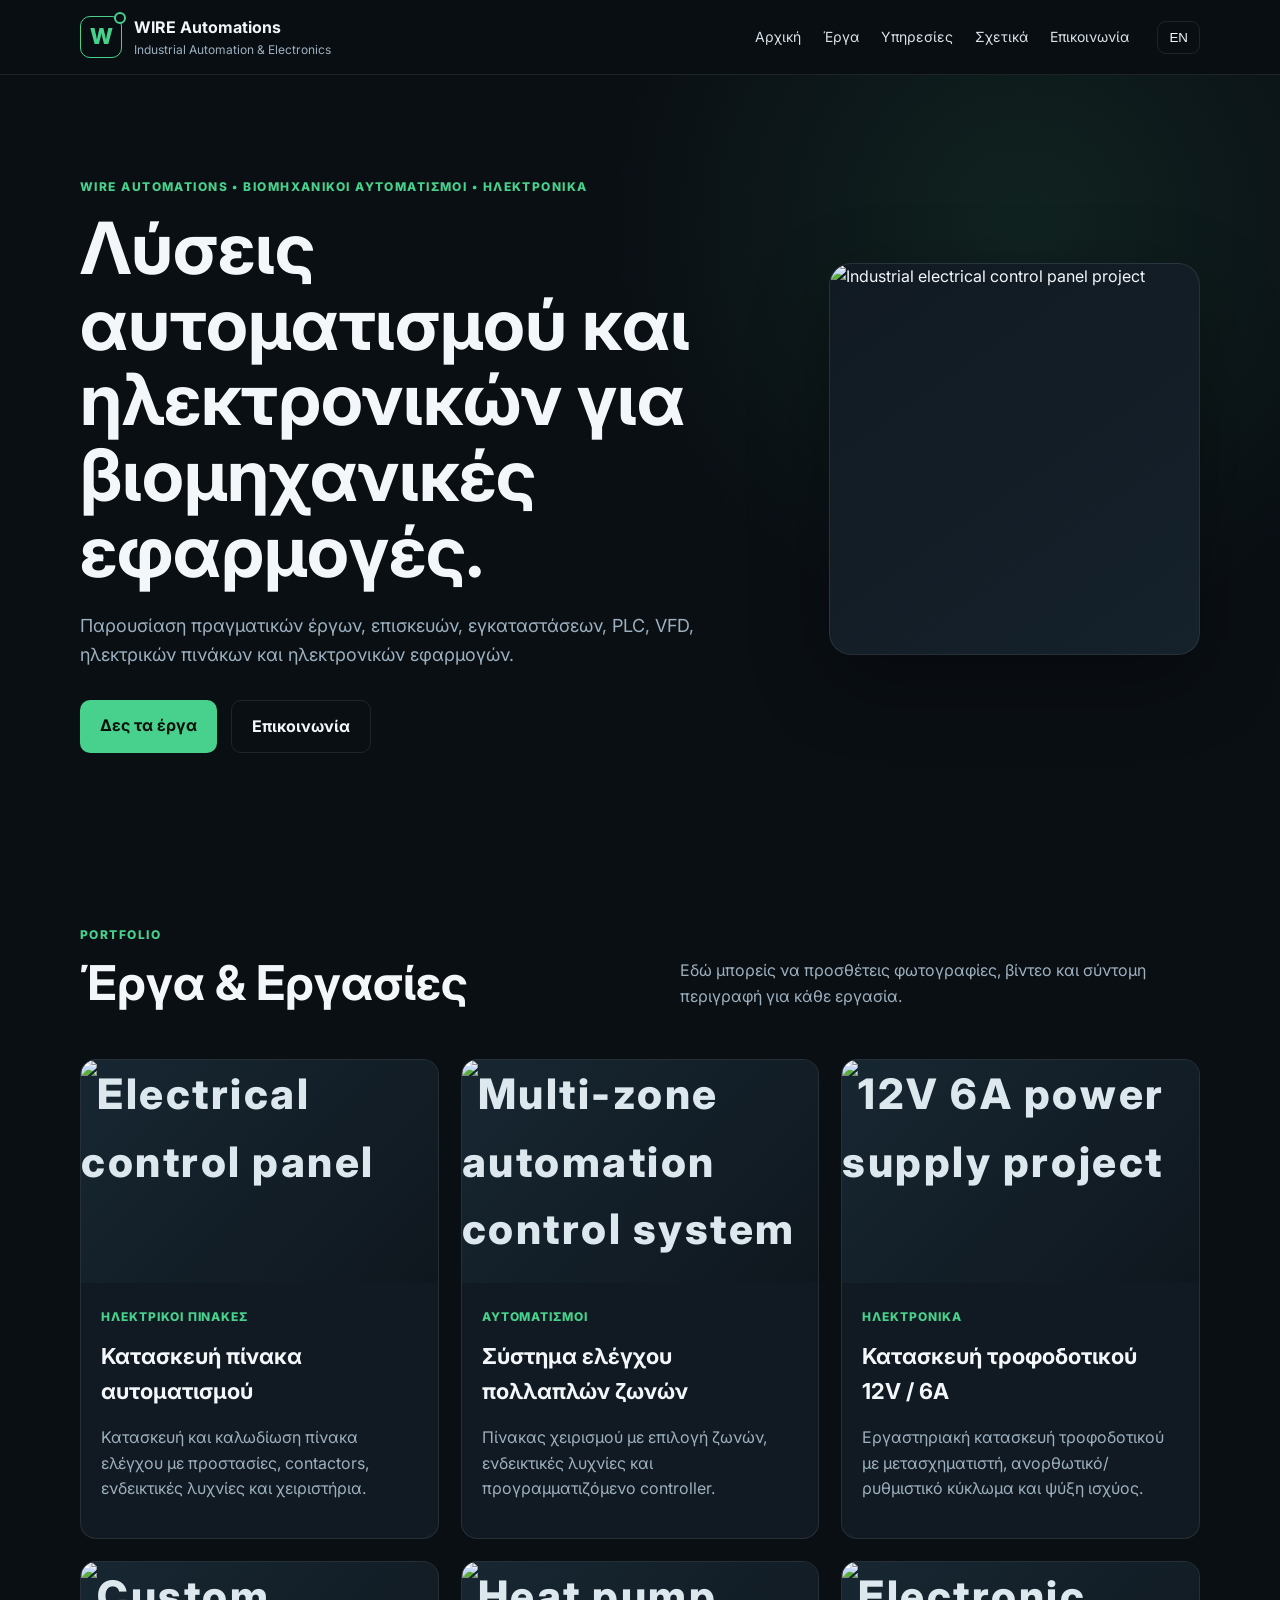
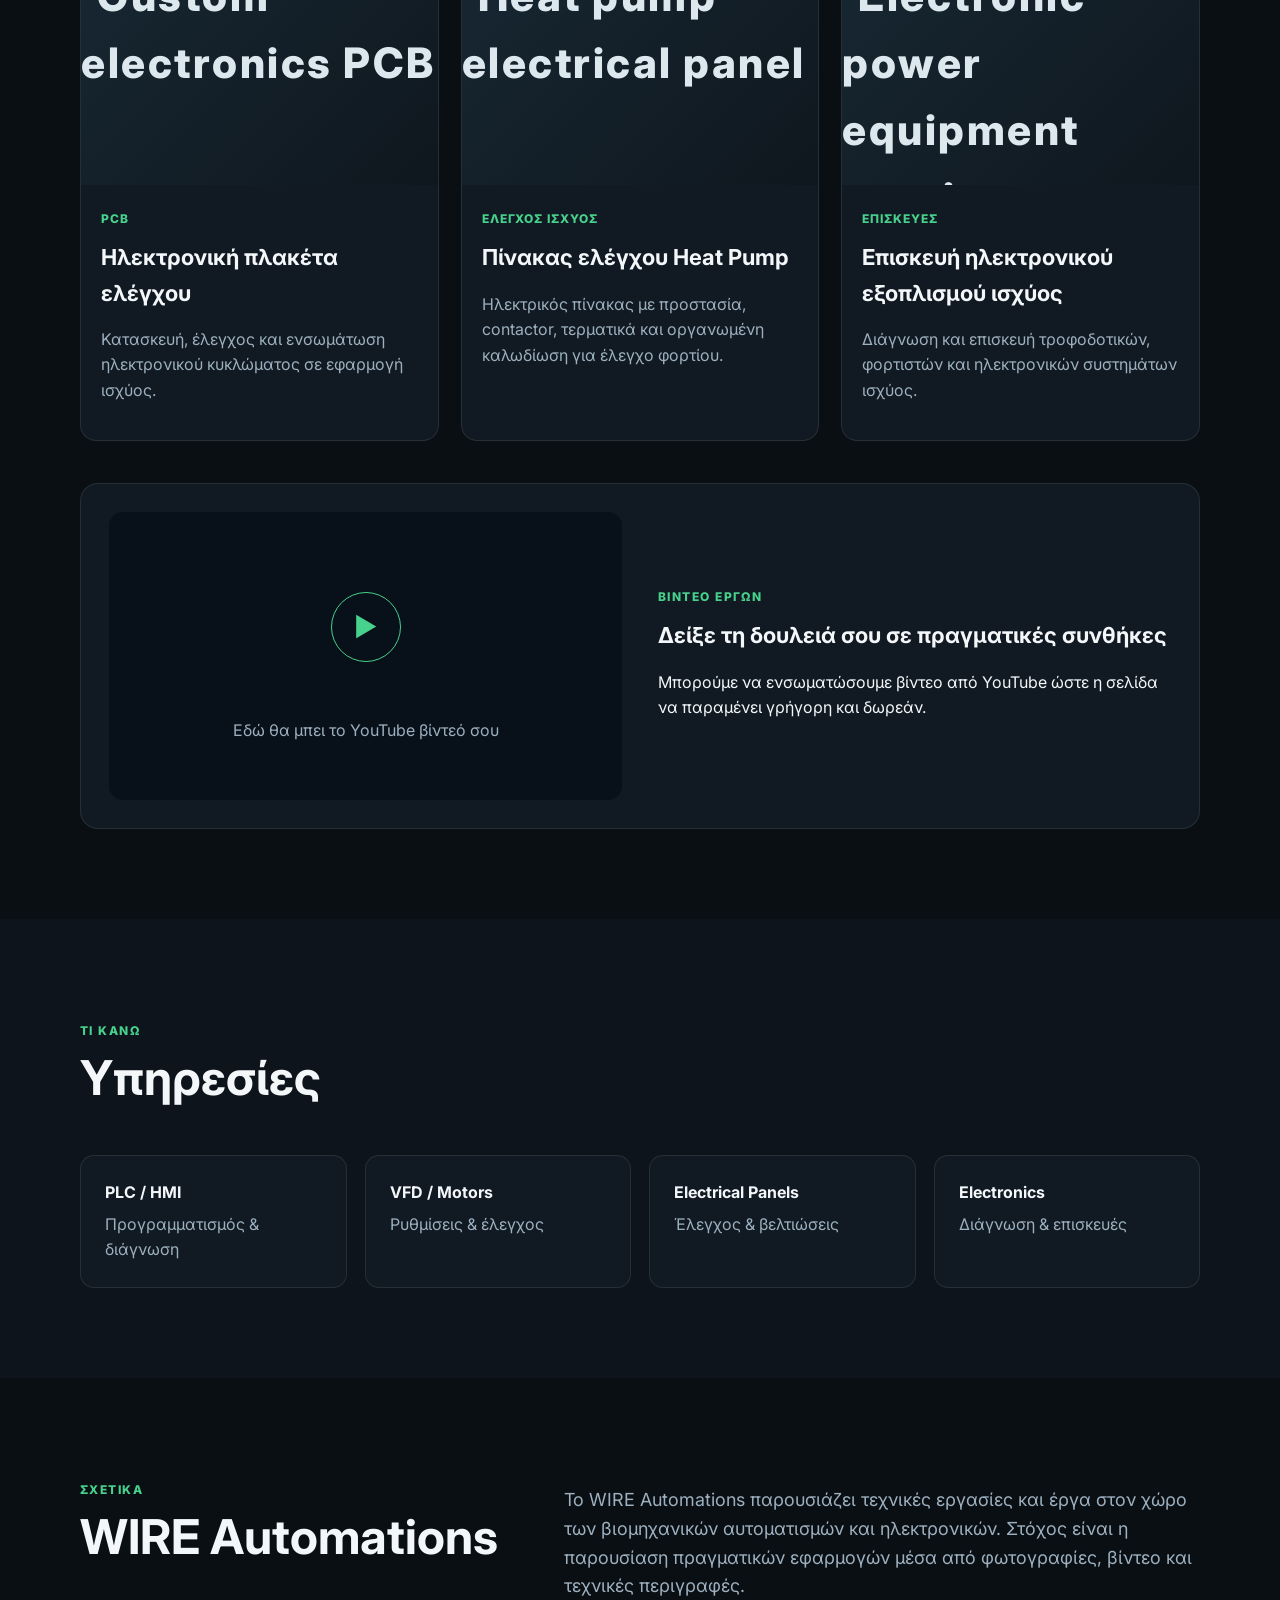
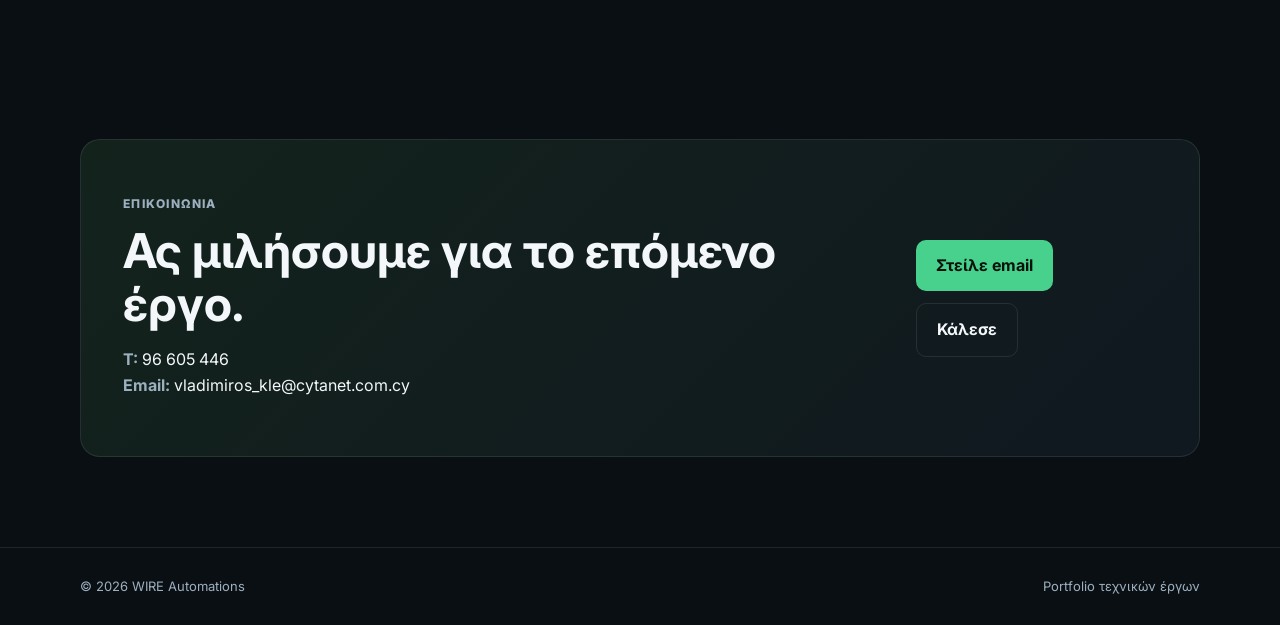
==== index.html @ 7ee86426 "Add files via upload" ====
<!DOCTYPE html>
<html lang="el">
<head>
  <meta charset="UTF-8" />
  <meta name="viewport" content="width=device-width, initial-scale=1.0" />
  <title>WIRE Automations | Industrial Automation & Electronics</title>
  <link rel="preconnect" href="https://fonts.googleapis.com">
  <link rel="preconnect" href="https://fonts.gstatic.com" crossorigin>
  <link href="https://fonts.googleapis.com/css2?family=Inter:wght@400;500;600;700;800&display=swap" rel="stylesheet">
  <link rel="stylesheet" href="style.css" />
</head>
<body>
  <header class="site-header">
    <div class="container nav-wrap">
      <a class="brand" href="#home">
        <span class="brand-mark wire-mark">W</span>
        <span>
          <strong>WIRE Automations</strong>
          <small>Industrial Automation & Electronics</small>
        </span>
      </a>
      <nav>
        <a href="#home" data-el="Αρχική" data-en="Home">Αρχική</a>
        <a href="#projects" data-el="Έργα" data-en="Projects">Έργα</a>
        <a href="#services" data-el="Υπηρεσίες" data-en="Services">Υπηρεσίες</a>
        <a href="#about" data-el="Σχετικά" data-en="About">Σχετικά</a>
        <a href="#contact" data-el="Επικοινωνία" data-en="Contact">Επικοινωνία</a>
      </nav>
      <button id="langToggle" class="lang-btn" aria-label="Change language">EN</button>
    </div>
  </header>

  <main>
    <section id="home" class="hero">
      <div class="container hero-grid">
        <div>
          <p class="eyebrow" data-el="WIRE Automations • Βιομηχανικοί Αυτοματισμοί • Ηλεκτρονικά" data-en="WIRE Automations • Industrial Automation • Electronics">WIRE Automations • Βιομηχανικοί Αυτοματισμοί • Ηλεκτρονικά</p>
          <h1 data-el="Λύσεις αυτοματισμού και ηλεκτρονικών για βιομηχανικές εφαρμογές." data-en="Automation and electronics solutions for industrial applications.">Λύσεις αυτοματισμού και ηλεκτρονικών για βιομηχανικές εφαρμογές.</h1>
          <p class="hero-copy" data-el="Παρουσίαση πραγματικών έργων, επισκευών, εγκαταστάσεων, PLC, VFD, ηλεκτρικών πινάκων και ηλεκτρονικών εφαρμογών." data-en="A portfolio of real projects, repairs, installations, PLCs, VFDs, electrical panels and electronics applications.">Παρουσίαση πραγματικών έργων, επισκευών, εγκαταστάσεων, PLC, VFD, ηλεκτρικών πινάκων και ηλεκτρονικών εφαρμογών.</p>
          <div class="hero-actions">
            <a class="btn primary" href="#projects" data-el="Δες τα έργα" data-en="View projects">Δες τα έργα</a>
            <a class="btn ghost" href="#contact" data-el="Επικοινωνία" data-en="Contact">Επικοινωνία</a>
          </div>
        </div>
        <div class="hero-card photo-hero"><img src="images/control-panel-front.jpg" alt="Industrial electrical control panel project"></div>
      </div>
    </section>

    <section id="projects" class="section">
      <div class="container">
        <div class="section-heading">
          <div>
            <p class="eyebrow" data-el="Portfolio" data-en="Portfolio">Portfolio</p>
            <h2 data-el="Έργα & Εργασίες" data-en="Projects & Work">Έργα & Εργασίες</h2>
          </div>
          <p data-el="Εδώ μπορείς να προσθέτεις φωτογραφίες, βίντεο και σύντομη περιγραφή για κάθε εργασία." data-en="Here you can add photos, videos and a short description for each job.">Εδώ μπορείς να προσθέτεις φωτογραφίες, βίντεο και σύντομη περιγραφή για κάθε εργασία.</p>
        </div>

        <div class="cards">
          <article class="project-card">
            <img class="media project-photo" src="images/control-panel-front.jpg" alt="Electrical control panel">
            <div class="card-body"><span class="tag" data-el="Ηλεκτρικοί πίνακες" data-en="Control panels">Ηλεκτρικοί πίνακες</span><h3 data-el="Κατασκευή πίνακα αυτοματισμού" data-en="Automation control panel build">Κατασκευή πίνακα αυτοματισμού</h3><p data-el="Κατασκευή και καλωδίωση πίνακα ελέγχου με προστασίες, contactors, ενδεικτικές λυχνίες και χειριστήρια." data-en="Control-panel construction and wiring with protection devices, contactors, indication lamps and controls.">Κατασκευή και καλωδίωση πίνακα ελέγχου με προστασίες, contactors, ενδεικτικές λυχνίες και χειριστήρια.</p></div>
          </article>
          <article class="project-card">
            <img class="media project-photo" src="images/irrigation-control.jpg" alt="Multi-zone automation control system">
            <div class="card-body"><span class="tag" data-el="Αυτοματισμοί" data-en="Automation">Αυτοματισμοί</span><h3 data-el="Σύστημα ελέγχου πολλαπλών ζωνών" data-en="Multi-zone control system">Σύστημα ελέγχου πολλαπλών ζωνών</h3><p data-el="Πίνακας χειρισμού με επιλογή ζωνών, ενδεικτικές λυχνίες και προγραμματιζόμενο controller." data-en="Operator panel with zone selection, status indicators and programmable controller.">Πίνακας χειρισμού με επιλογή ζωνών, ενδεικτικές λυχνίες και προγραμματιζόμενο controller.</p></div>
          </article>
          <article class="project-card">
            <img class="media project-photo" src="images/power-supply-front.jpg" alt="12V 6A power supply project">
            <div class="card-body"><span class="tag" data-el="Ηλεκτρονικά" data-en="Electronics">Ηλεκτρονικά</span><h3 data-el="Κατασκευή τροφοδοτικού 12V / 6A" data-en="12V / 6A power supply build">Κατασκευή τροφοδοτικού 12V / 6A</h3><p data-el="Εργαστηριακή κατασκευή τροφοδοτικού με μετασχηματιστή, ανορθωτικό/ρυθμιστικό κύκλωμα και ψύξη ισχύος." data-en="Bench power-supply build with transformer, rectifier/regulator circuitry and power-stage cooling.">Εργαστηριακή κατασκευή τροφοδοτικού με μετασχηματιστή, ανορθωτικό/ρυθμιστικό κύκλωμα και ψύξη ισχύος.</p></div>
          </article>
          <article class="project-card">
            <img class="media project-photo" src="images/electronics-pcb.jpg" alt="Custom electronics PCB">
            <div class="card-body"><span class="tag" data-el="PCB" data-en="PCB">PCB</span><h3 data-el="Ηλεκτρονική πλακέτα ελέγχου" data-en="Electronic control PCB">Ηλεκτρονική πλακέτα ελέγχου</h3><p data-el="Κατασκευή, έλεγχος και ενσωμάτωση ηλεκτρονικού κυκλώματος σε εφαρμογή ισχύος." data-en="Construction, testing and integration of electronic control circuitry in a power application.">Κατασκευή, έλεγχος και ενσωμάτωση ηλεκτρονικού κυκλώματος σε εφαρμογή ισχύος.</p></div>
          </article>
          <article class="project-card">
            <img class="media project-photo" src="images/heat-pump-panel-inside.jpg" alt="Heat pump electrical panel">
            <div class="card-body"><span class="tag" data-el="Έλεγχος ισχύος" data-en="Power control">Έλεγχος ισχύος</span><h3 data-el="Πίνακας ελέγχου Heat Pump" data-en="Heat pump control panel">Πίνακας ελέγχου Heat Pump</h3><p data-el="Ηλεκτρικός πίνακας με προστασία, contactor, τερματικά και οργανωμένη καλωδίωση για έλεγχο φορτίου." data-en="Electrical panel with protection, contactor, terminals and organized wiring for load control.">Ηλεκτρικός πίνακας με προστασία, contactor, τερματικά και οργανωμένη καλωδίωση για έλεγχο φορτίου.</p></div>
          </article>
          <article class="project-card">
            <img class="media project-photo" src="images/einhell-charger.jpg" alt="Electronic power equipment repair">
            <div class="card-body"><span class="tag" data-el="Επισκευές" data-en="Repairs">Επισκευές</span><h3 data-el="Επισκευή ηλεκτρονικού εξοπλισμού ισχύος" data-en="Power electronics equipment repair">Επισκευή ηλεκτρονικού εξοπλισμού ισχύος</h3><p data-el="Διάγνωση και επισκευή τροφοδοτικών, φορτιστών και ηλεκτρονικών συστημάτων ισχύος." data-en="Diagnostics and repair of power supplies, chargers and power-electronics systems.">Διάγνωση και επισκευή τροφοδοτικών, φορτιστών και ηλεκτρονικών συστημάτων ισχύος.</p></div>
          </article>
        </div>

        <div class="video-section">
          <div class="video-placeholder">
            <div class="play">▶</div>
            <p data-el="Εδώ θα μπει το YouTube βίντεό σου" data-en="Your YouTube video will appear here">Εδώ θα μπει το YouTube βίντεό σου</p>
          </div>
          <div>
            <p class="eyebrow" data-el="Βίντεο έργων" data-en="Project videos">Βίντεο έργων</p>
            <h3 data-el="Δείξε τη δουλειά σου σε πραγματικές συνθήκες" data-en="Show your work in real operating conditions">Δείξε τη δουλειά σου σε πραγματικές συνθήκες</h3>
            <p data-el="Μπορούμε να ενσωματώσουμε βίντεο από YouTube ώστε η σελίδα να παραμένει γρήγορη και δωρεάν." data-en="We can embed YouTube videos so the website stays fast and free to host.">Μπορούμε να ενσωματώσουμε βίντεο από YouTube ώστε η σελίδα να παραμένει γρήγορη και δωρεάν.</p>
          </div>
        </div>
      </div>
    </section>

    <section id="services" class="section alt">
      <div class="container">
        <div class="section-heading">
          <div>
            <p class="eyebrow" data-el="Τι κάνω" data-en="What I do">Τι κάνω</p>
            <h2 data-el="Υπηρεσίες" data-en="Services">Υπηρεσίες</h2>
          </div>
        </div>
        <div class="services-grid">
          <div class="service"><strong>PLC / HMI</strong><span data-el="Προγραμματισμός & διάγνωση" data-en="Programming & diagnostics">Προγραμματισμός & διάγνωση</span></div>
          <div class="service"><strong>VFD / Motors</strong><span data-el="Ρυθμίσεις & έλεγχος" data-en="Setup & control">Ρυθμίσεις & έλεγχος</span></div>
          <div class="service"><strong>Electrical Panels</strong><span data-el="Έλεγχος & βελτιώσεις" data-en="Inspection & improvements">Έλεγχος & βελτιώσεις</span></div>
          <div class="service"><strong>Electronics</strong><span data-el="Διάγνωση & επισκευές" data-en="Diagnostics & repairs">Διάγνωση & επισκευές</span></div>
        </div>
      </div>
    </section>

    <section id="about" class="section">
      <div class="container about-grid">
        <div>
          <p class="eyebrow" data-el="Σχετικά" data-en="About">Σχετικά</p>
          <h2>WIRE Automations</h2>
        </div>
        <p data-el="Το WIRE Automations παρουσιάζει τεχνικές εργασίες και έργα στον χώρο των βιομηχανικών αυτοματισμών και ηλεκτρονικών. Στόχος είναι η παρουσίαση πραγματικών εφαρμογών μέσα από φωτογραφίες, βίντεο και τεχνικές περιγραφές." data-en="WIRE Automations presents technical work and projects in industrial automation and electronics. Its purpose is to present real applications through photos, videos and technical descriptions.">Το WIRE Automations παρουσιάζει τεχνικές εργασίες και έργα στον χώρο των βιομηχανικών αυτοματισμών και ηλεκτρονικών. Στόχος είναι η παρουσίαση πραγματικών εφαρμογών μέσα από φωτογραφίες, βίντεο και τεχνικές περιγραφές.</p>
      </div>
    </section>

    <section id="contact" class="section contact">
      <div class="container contact-box">
        <div>
          <p class="eyebrow" data-el="Επικοινωνία" data-en="Contact">Επικοινωνία</p>
          <h2 data-el="Ας μιλήσουμε για το επόμενο έργο." data-en="Let's talk about your next project.">Ας μιλήσουμε για το επόμενο έργο.</h2>
          <p><strong>T:</strong> <a href="tel:96605446">96 605 446</a><br><strong>Email:</strong> <a href="mailto:vladimiros_kle@cytanet.com.cy">vladimiros_kle@cytanet.com.cy</a></p>
        </div>
        <div class="contact-actions"><a class="btn primary" href="mailto:vladimiros_kle@cytanet.com.cy" data-el="Στείλε email" data-en="Send email">Στείλε email</a><a class="btn ghost" href="tel:96605446" data-el="Κάλεσε" data-en="Call">Κάλεσε</a></div>
      </div>
    </section>
  </main>

  <footer>
    <div class="container footer-wrap">
      <span>© 2026 WIRE Automations</span>
      <span data-el="Portfolio τεχνικών έργων" data-en="Technical project portfolio">Portfolio τεχνικών έργων</span>
    </div>
  </footer>

  <script src="script.js"></script>
</body>
</html>
---- style.css ----
:root {
  --bg: #0a0f14;
  --panel: #111a22;
  --panel-2: #15212b;
  --text: #f3f7fa;
  --muted: #9db0bf;
  --accent: #47d18c;
  --line: rgba(255,255,255,.09);
}
* { box-sizing: border-box; }
html { scroll-behavior: smooth; }
body {
  margin: 0;
  font-family: Inter, system-ui, sans-serif;
  background: var(--bg);
  color: var(--text);
  line-height: 1.6;
}
a { color: inherit; text-decoration: none; }
.container { width: min(1120px, calc(100% - 40px)); margin: 0 auto; }
.site-header {
  position: sticky; top: 0; z-index: 20;
  background: rgba(10,15,20,.88); backdrop-filter: blur(14px);
  border-bottom: 1px solid var(--line);
}
.nav-wrap { min-height: 74px; display: flex; align-items: center; gap: 28px; }
.brand { display: flex; align-items: center; gap: 12px; margin-right: auto; }
.brand-mark {
  width: 42px; height: 42px; display: grid; place-items: center;
  border: 1px solid var(--accent); border-radius: 10px; color: var(--accent); font-weight: 800;
}
.brand strong, .brand small { display: block; }
.brand small { color: var(--muted); font-size: 12px; }
nav { display: flex; gap: 22px; font-size: 14px; color: #d9e2e8; }
nav a:hover { color: var(--accent); }
.lang-btn { background: transparent; color: var(--text); border: 1px solid var(--line); border-radius: 9px; padding: 8px 11px; cursor: pointer; }
.hero { padding: 90px 0 70px; background: radial-gradient(circle at 80% 20%, rgba(71,209,140,.10), transparent 35%); }
.hero-grid { display: grid; grid-template-columns: 1.3fr .7fr; gap: 60px; align-items: center; }
.eyebrow { text-transform: uppercase; letter-spacing: .12em; color: var(--accent); font-size: 12px; font-weight: 800; }
h1 { font-size: clamp(42px, 6vw, 72px); line-height: 1.05; margin: 14px 0 24px; max-width: 900px; }
h2 { font-size: clamp(30px, 4vw, 48px); line-height: 1.1; margin: 8px 0 16px; }
h3 { font-size: 22px; margin: 10px 0; }
.hero-copy { color: var(--muted); font-size: 18px; max-width: 720px; }
.hero-actions { display: flex; gap: 14px; margin-top: 30px; flex-wrap: wrap; }
.btn { padding: 13px 20px; border-radius: 10px; font-weight: 700; display: inline-block; }
.btn.primary { background: var(--accent); color: #07110c; }
.btn.ghost { border: 1px solid var(--line); }
.hero-card { background: linear-gradient(145deg, var(--panel), var(--panel-2)); border: 1px solid var(--line); border-radius: 22px; padding: 28px; box-shadow: 0 24px 80px rgba(0,0,0,.32); }
.panel-visual { min-height: 360px; border: 1px solid rgba(255,255,255,.12); border-radius: 15px; padding: 28px; background: #0c141b; }
.status-light { width: 10px; height: 10px; background: var(--accent); border-radius: 50%; display: inline-block; margin-right: 10px; box-shadow: 0 0 14px rgba(71,209,140,.8); }
.screen { margin-top: 45px; padding: 28px; text-align: center; border-radius: 10px; background: #071b14; color: var(--accent); font-family: monospace; }
.rail { height: 22px; margin-top: 28px; border-radius: 6px; background: repeating-linear-gradient(90deg, #26323c 0 20px, #131b22 20px 28px); }
.section { padding: 90px 0; }
.alt { background: #0d141b; }
.section-heading { display: flex; justify-content: space-between; gap: 40px; align-items: end; margin-bottom: 34px; }
.section-heading > p { max-width: 520px; color: var(--muted); }
.cards { display: grid; grid-template-columns: repeat(3, 1fr); gap: 22px; }
.project-card { background: var(--panel); border: 1px solid var(--line); border-radius: 16px; overflow: hidden; }
.media { aspect-ratio: 16/10; display: grid; place-items: center; font-size: 42px; font-weight: 800; letter-spacing: .06em; background: linear-gradient(135deg, #172732, #0f171e); color: #dce8ee; }
.card-body { padding: 20px; }
.card-body p { color: var(--muted); }
.tag { font-size: 12px; color: var(--accent); text-transform: uppercase; font-weight: 800; letter-spacing: .08em; }
.video-section { margin-top: 42px; display: grid; grid-template-columns: 1fr 1fr; gap: 36px; align-items: center; padding: 28px; border: 1px solid var(--line); border-radius: 18px; background: var(--panel); }
.video-placeholder { aspect-ratio: 16/9; border-radius: 14px; background: #081019; display: grid; place-items: center; text-align: center; color: var(--muted); }
.play { width: 70px; height: 70px; border-radius: 50%; display: grid; place-items: center; border: 1px solid var(--accent); color: var(--accent); font-size: 26px; margin: auto auto 0; }
.services-grid { display: grid; grid-template-columns: repeat(4,1fr); gap: 18px; }
.service { padding: 24px; border: 1px solid var(--line); border-radius: 14px; background: var(--panel); }
.service strong, .service span { display: block; }
.service span { color: var(--muted); margin-top: 6px; }
.about-grid { display: grid; grid-template-columns: .8fr 1.2fr; gap: 60px; align-items: start; }
.about-grid > p { color: var(--muted); font-size: 18px; }
.contact { padding-top: 30px; }
.contact-box { display: flex; justify-content: space-between; align-items: center; gap: 40px; padding: 42px; border-radius: 20px; background: linear-gradient(135deg, #13231c, #101820); border: 1px solid var(--line); }
.contact-box p { color: var(--muted); max-width: 700px; }
footer { border-top: 1px solid var(--line); padding: 28px 0; color: var(--muted); font-size: 13px; }
.footer-wrap { display: flex; justify-content: space-between; gap: 20px; }
@media (max-width: 850px) {
  nav { display: none; }
  .hero-grid, .video-section, .about-grid { grid-template-columns: 1fr; }
  .cards { grid-template-columns: 1fr; }
  .services-grid { grid-template-columns: 1fr 1fr; }
  .section-heading, .contact-box { align-items: flex-start; flex-direction: column; }
}
@media (max-width: 520px) {
  .container { width: min(100% - 24px, 1120px); }
  .hero { padding-top: 58px; }
  .services-grid { grid-template-columns: 1fr; }
  .brand strong { font-size: 14px; }
  .brand small { display: none; }
}
.photo-hero { padding: 0; overflow: hidden; }
.photo-hero img { width: 100%; height: 390px; display: block; object-fit: cover; }
.project-photo { width: 100%; object-fit: cover; display: block; }
.project-card { transition: transform .2s ease, border-color .2s ease; }
.project-card:hover { transform: translateY(-4px); border-color: rgba(71,209,140,.35); }

.wire-mark { font-size: 22px; letter-spacing: -0.08em; position: relative; }
.wire-mark::after { content: ""; position: absolute; width: 8px; height: 8px; border: 2px solid var(--accent); border-radius: 50%; right: -5px; top: -5px; background: var(--bg); }
.contact-actions { display:flex; gap:12px; flex-wrap:wrap; }
.contact-box a:not(.btn) { color: var(--text); }
.contact-box a:not(.btn):hover { color: var(--accent); }
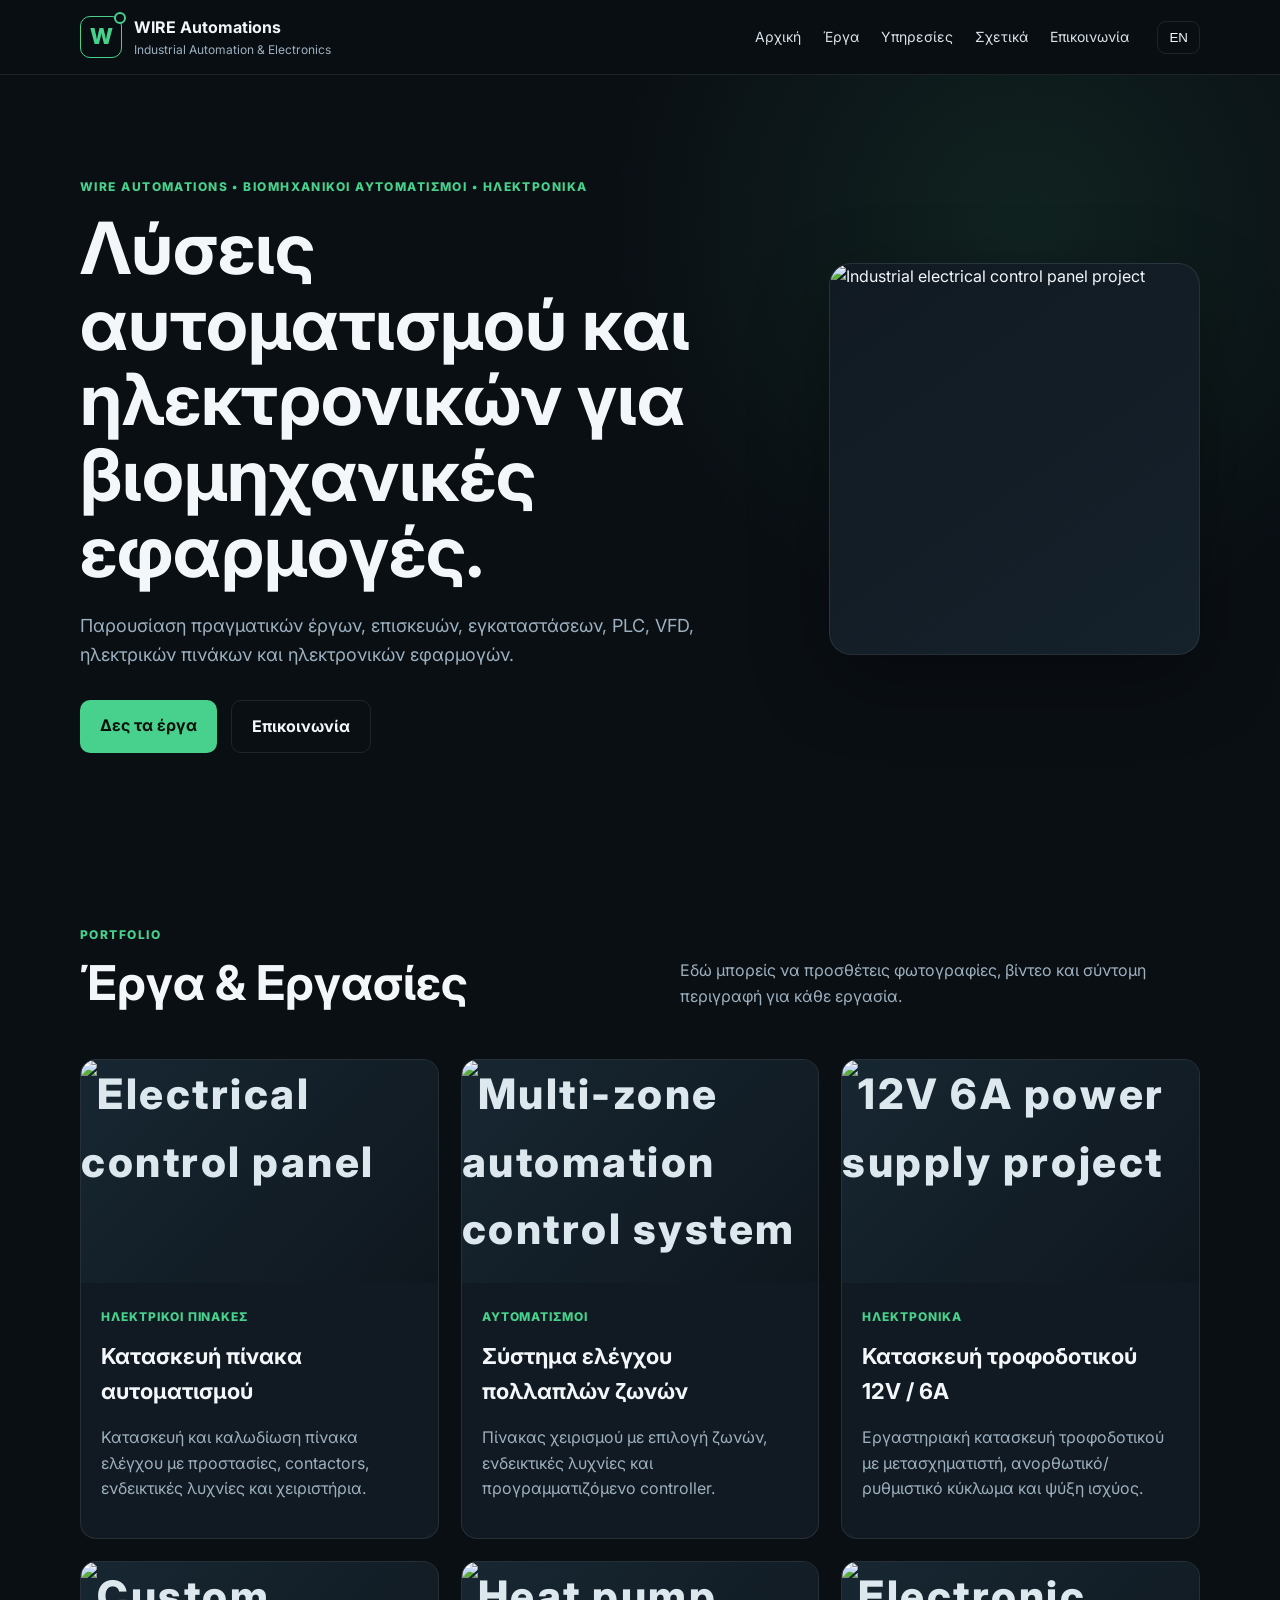
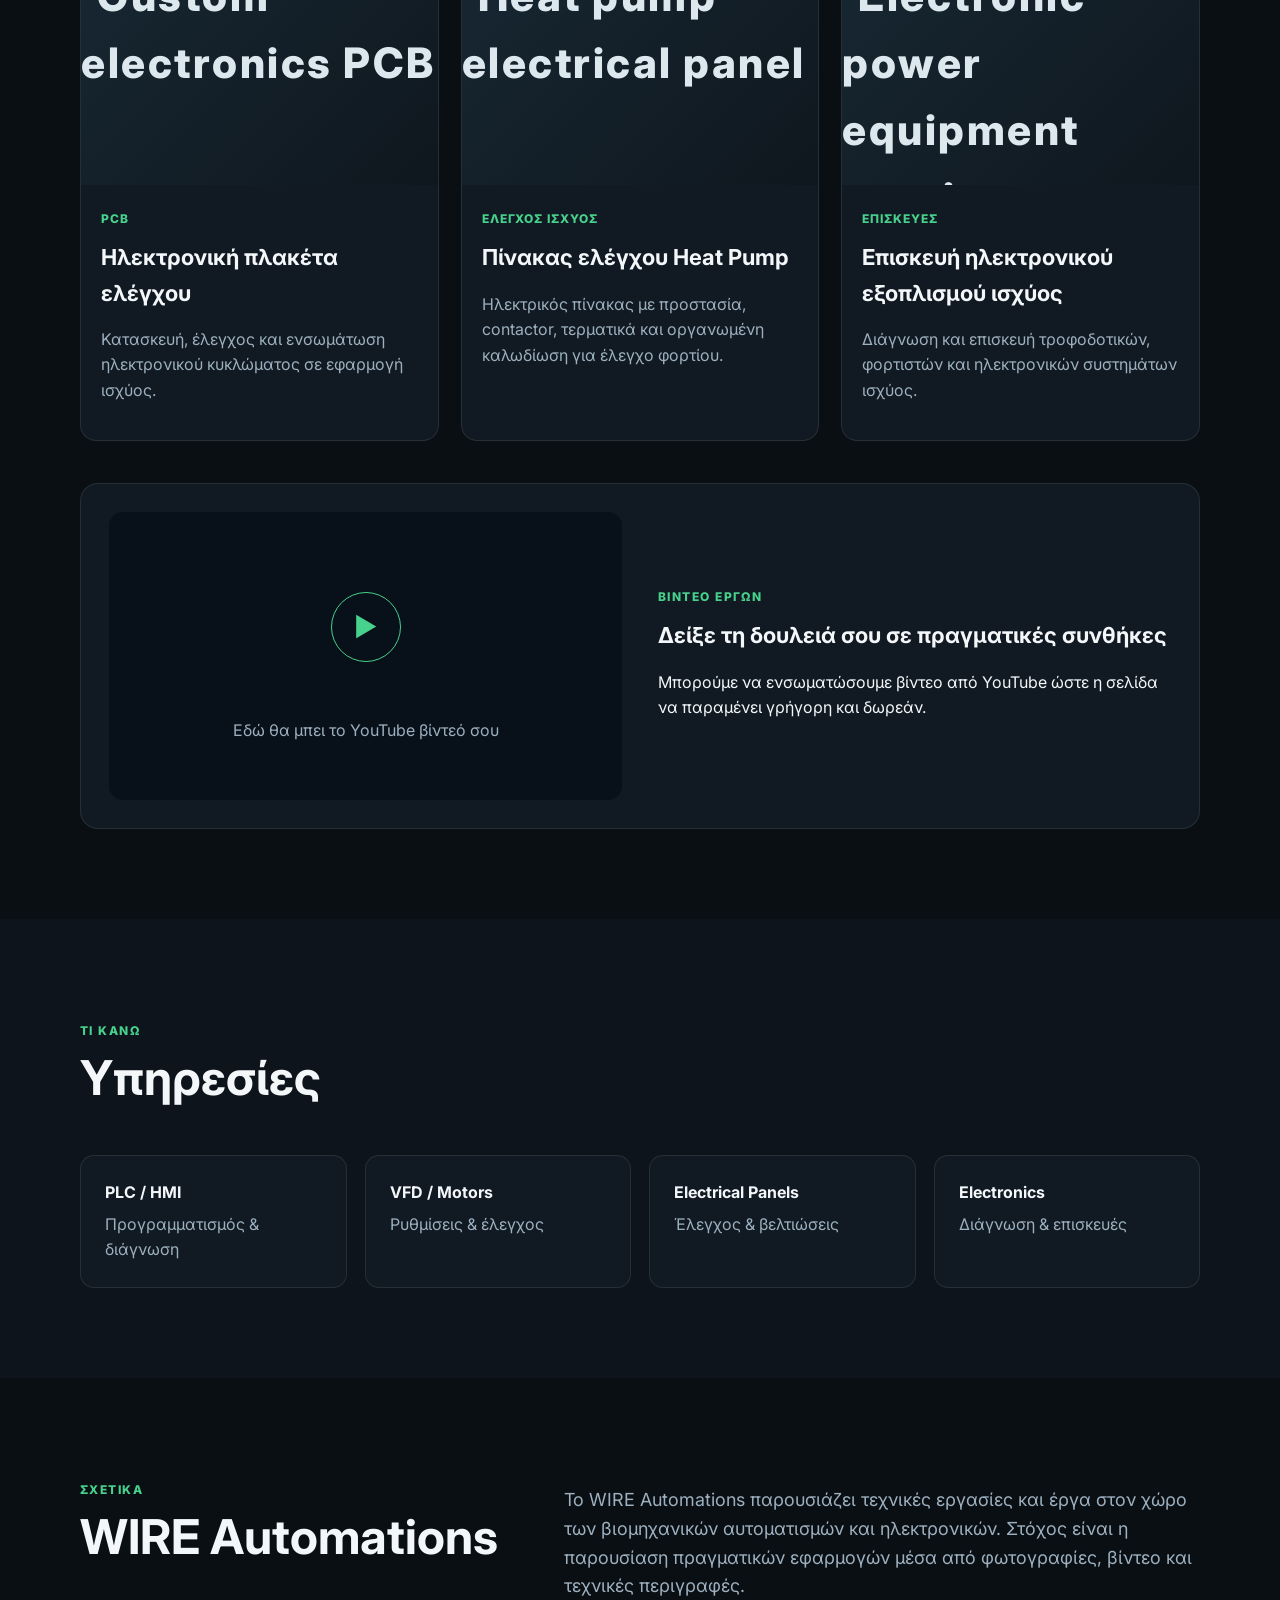
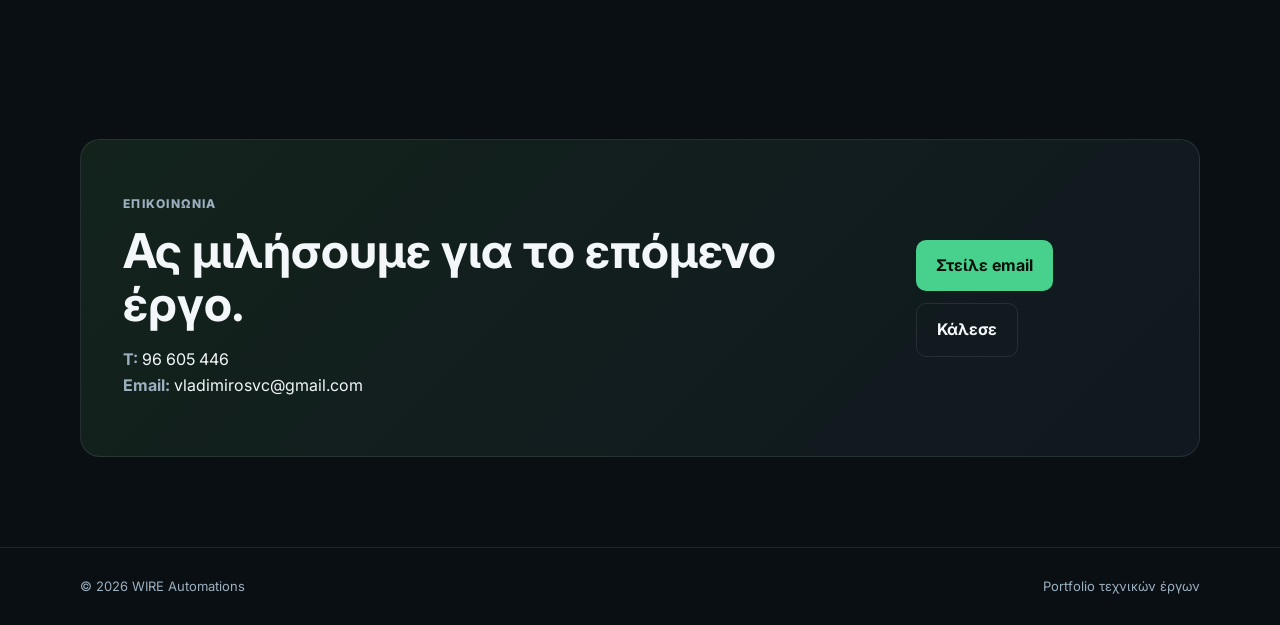
==== commit 0fb97f48: "Add files via upload" ====
--- a/index.html
+++ b/index.html
@@ -129,9 +129,9 @@
         <div>
           <p class="eyebrow" data-el="Επικοινωνία" data-en="Contact">Επικοινωνία</p>
           <h2 data-el="Ας μιλήσουμε για το επόμενο έργο." data-en="Let's talk about your next project.">Ας μιλήσουμε για το επόμενο έργο.</h2>
-          <p><strong>T:</strong> <a href="tel:96605446">96 605 446</a><br><strong>Email:</strong> <a href="mailto:vladimiros_kle@cytanet.com.cy">vladimiros_kle@cytanet.com.cy</a></p>
+          <p><strong>T:</strong> <a href="tel:96605446">96 605 446</a><br><strong>Email:</strong> <a href="mailto:vladimirosvc@gmail.com">vladimirosvc@gmail.com</a></p>
         </div>
-        <div class="contact-actions"><a class="btn primary" href="mailto:vladimiros_kle@cytanet.com.cy" data-el="Στείλε email" data-en="Send email">Στείλε email</a><a class="btn ghost" href="tel:96605446" data-el="Κάλεσε" data-en="Call">Κάλεσε</a></div>
+        <div class="contact-actions"><a class="btn primary" href="mailto:vladimirosvc@gmail.com" data-el="Στείλε email" data-en="Send email">Στείλε email</a><a class="btn ghost" href="tel:96605446" data-el="Κάλεσε" data-en="Call">Κάλεσε</a></div>
       </div>
     </section>
   </main>
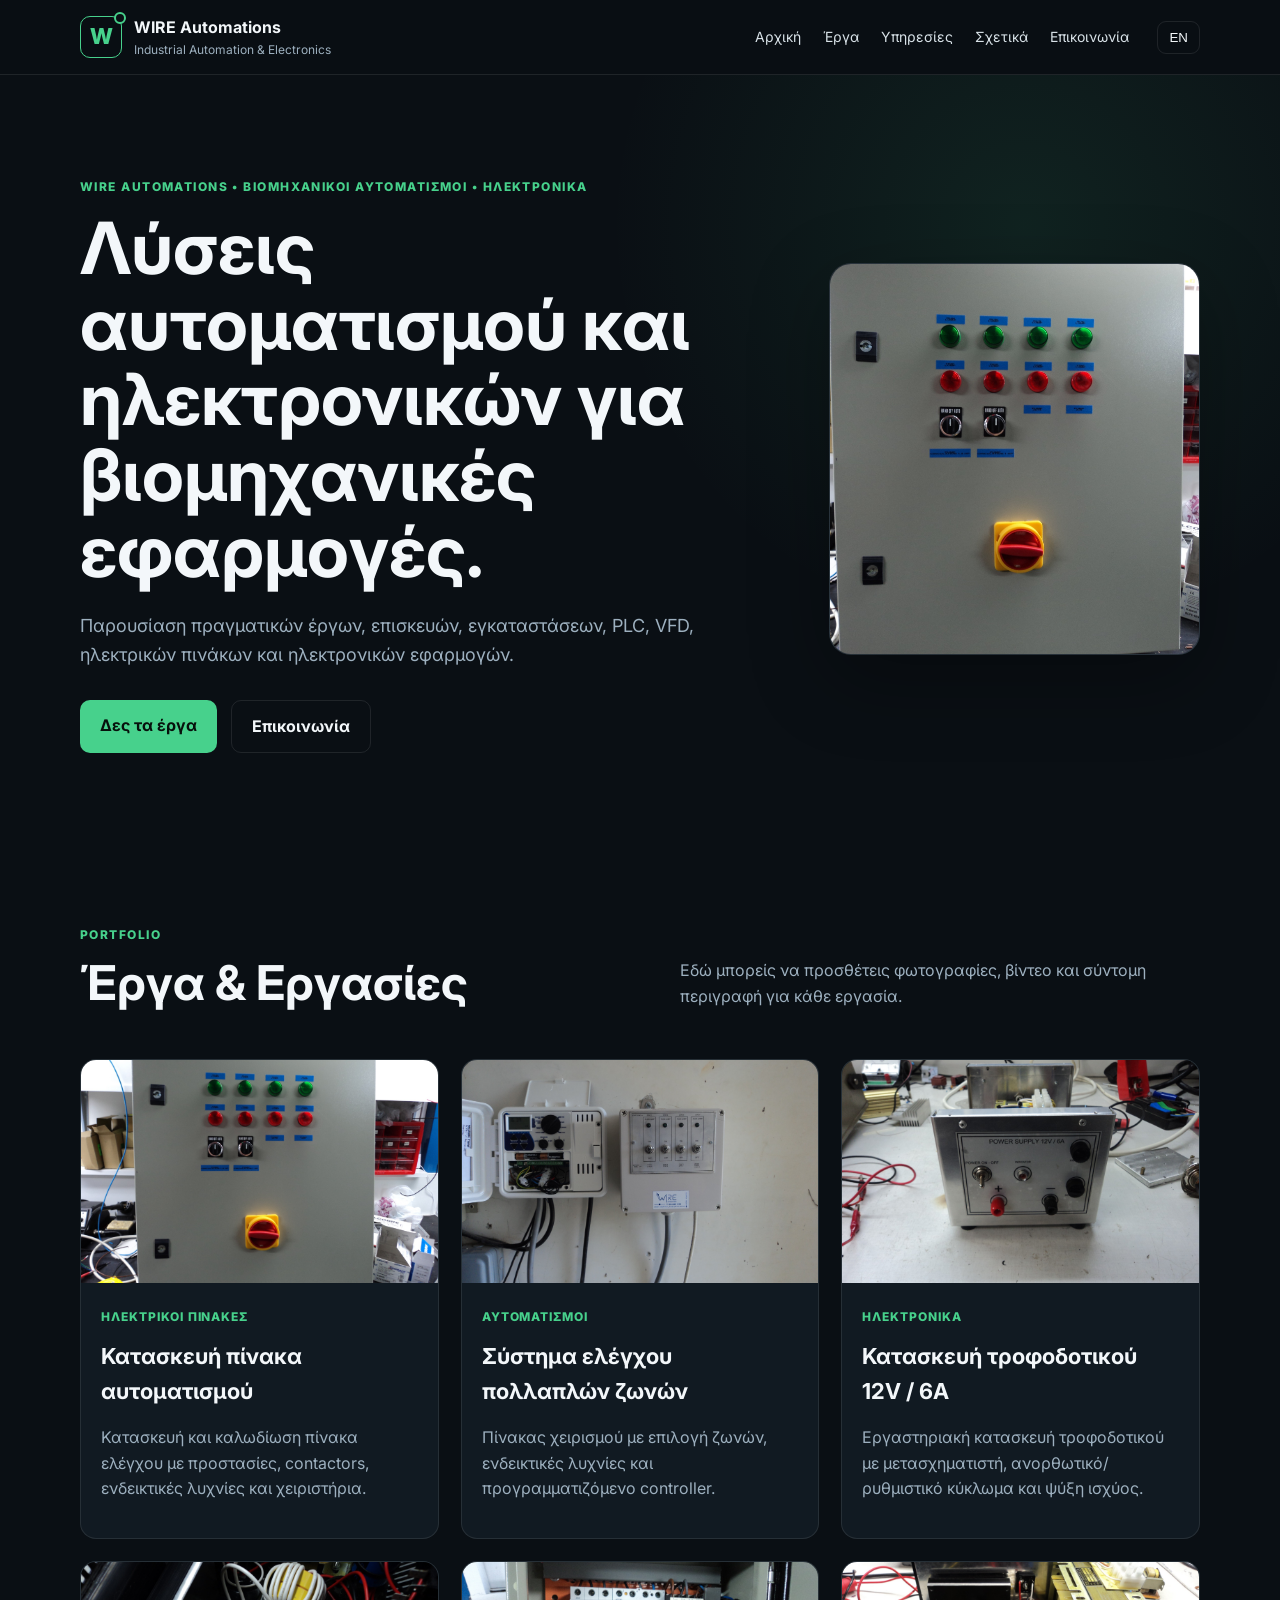
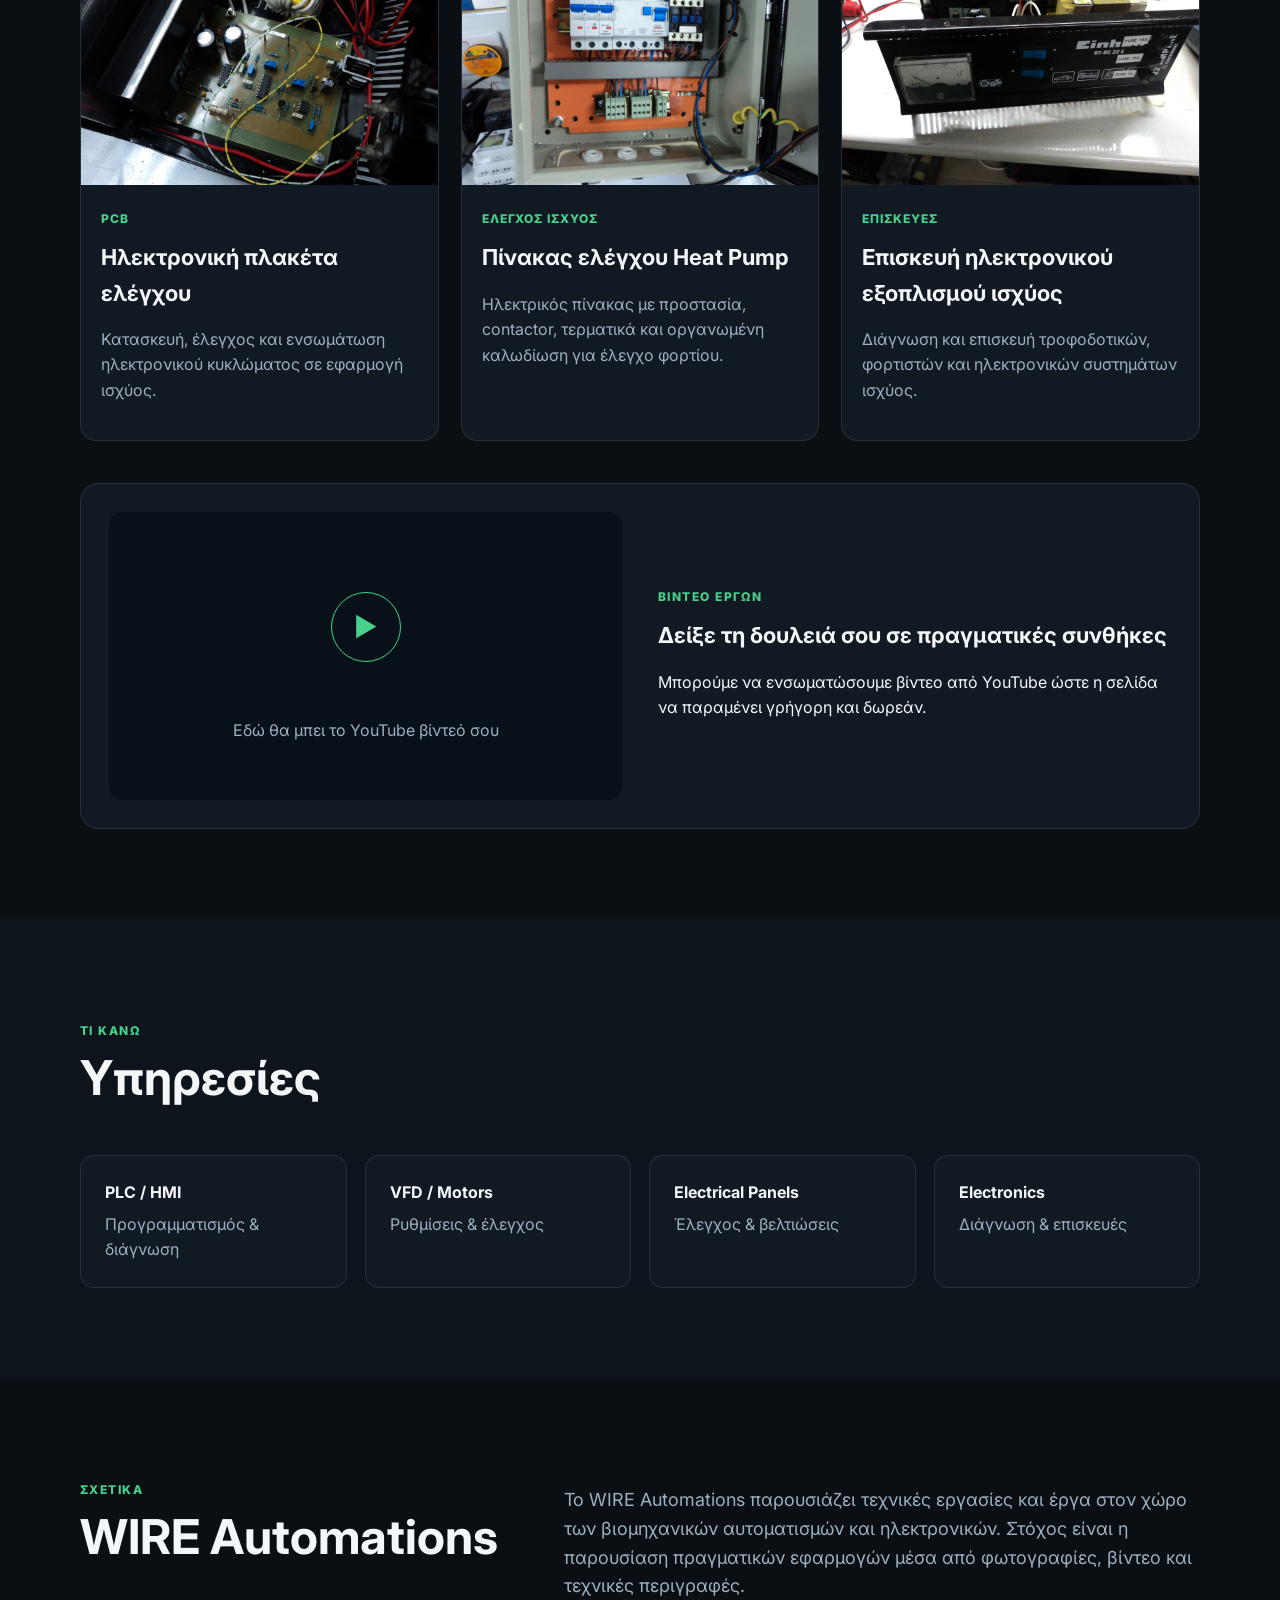
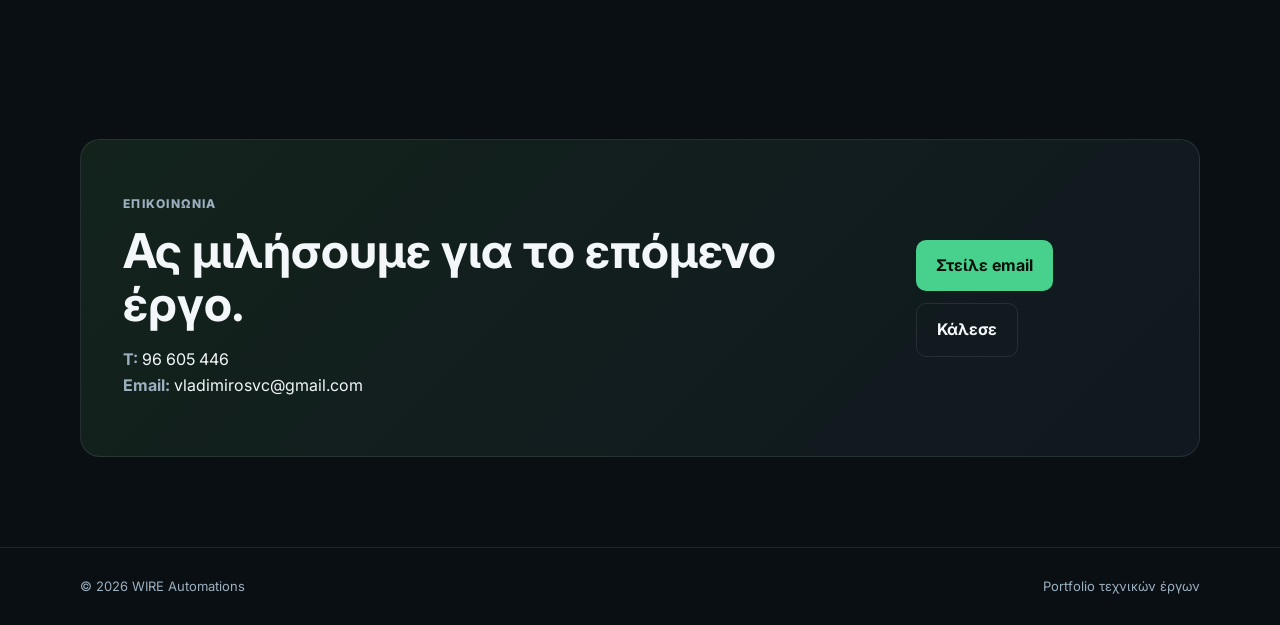
==== commit 877067e0: "Update index.html" ====
--- a/index.html
+++ b/index.html
@@ -42,7 +42,7 @@
             <a class="btn ghost" href="#contact" data-el="Επικοινωνία" data-en="Contact">Επικοινωνία</a>
           </div>
         </div>
-        <div class="hero-card photo-hero"><img src="images/control-panel-front.jpg" alt="Industrial electrical control panel project"></div>
+        <div class="hero-card photo-hero"><img src="control-panel-front.jpg" alt="Industrial electrical control panel project"></div>
       </div>
     </section>
 
@@ -58,27 +58,27 @@
 
         <div class="cards">
           <article class="project-card">
-            <img class="media project-photo" src="images/control-panel-front.jpg" alt="Electrical control panel">
+            <img class="media project-photo" src="control-panel-front.jpg" alt="Electrical control panel">
             <div class="card-body"><span class="tag" data-el="Ηλεκτρικοί πίνακες" data-en="Control panels">Ηλεκτρικοί πίνακες</span><h3 data-el="Κατασκευή πίνακα αυτοματισμού" data-en="Automation control panel build">Κατασκευή πίνακα αυτοματισμού</h3><p data-el="Κατασκευή και καλωδίωση πίνακα ελέγχου με προστασίες, contactors, ενδεικτικές λυχνίες και χειριστήρια." data-en="Control-panel construction and wiring with protection devices, contactors, indication lamps and controls.">Κατασκευή και καλωδίωση πίνακα ελέγχου με προστασίες, contactors, ενδεικτικές λυχνίες και χειριστήρια.</p></div>
           </article>
           <article class="project-card">
-            <img class="media project-photo" src="images/irrigation-control.jpg" alt="Multi-zone automation control system">
+            <img class="media project-photo" src="irrigation-control.jpg" alt="Multi-zone automation control system">
             <div class="card-body"><span class="tag" data-el="Αυτοματισμοί" data-en="Automation">Αυτοματισμοί</span><h3 data-el="Σύστημα ελέγχου πολλαπλών ζωνών" data-en="Multi-zone control system">Σύστημα ελέγχου πολλαπλών ζωνών</h3><p data-el="Πίνακας χειρισμού με επιλογή ζωνών, ενδεικτικές λυχνίες και προγραμματιζόμενο controller." data-en="Operator panel with zone selection, status indicators and programmable controller.">Πίνακας χειρισμού με επιλογή ζωνών, ενδεικτικές λυχνίες και προγραμματιζόμενο controller.</p></div>
           </article>
           <article class="project-card">
-            <img class="media project-photo" src="images/power-supply-front.jpg" alt="12V 6A power supply project">
+            <img class="media project-photo" src="power-supply-front.jpg" alt="12V 6A power supply project">
             <div class="card-body"><span class="tag" data-el="Ηλεκτρονικά" data-en="Electronics">Ηλεκτρονικά</span><h3 data-el="Κατασκευή τροφοδοτικού 12V / 6A" data-en="12V / 6A power supply build">Κατασκευή τροφοδοτικού 12V / 6A</h3><p data-el="Εργαστηριακή κατασκευή τροφοδοτικού με μετασχηματιστή, ανορθωτικό/ρυθμιστικό κύκλωμα και ψύξη ισχύος." data-en="Bench power-supply build with transformer, rectifier/regulator circuitry and power-stage cooling.">Εργαστηριακή κατασκευή τροφοδοτικού με μετασχηματιστή, ανορθωτικό/ρυθμιστικό κύκλωμα και ψύξη ισχύος.</p></div>
           </article>
           <article class="project-card">
-            <img class="media project-photo" src="images/electronics-pcb.jpg" alt="Custom electronics PCB">
+            <img class="media project-photo" src="electronics-pcb.jpg" alt="Custom electronics PCB">
             <div class="card-body"><span class="tag" data-el="PCB" data-en="PCB">PCB</span><h3 data-el="Ηλεκτρονική πλακέτα ελέγχου" data-en="Electronic control PCB">Ηλεκτρονική πλακέτα ελέγχου</h3><p data-el="Κατασκευή, έλεγχος και ενσωμάτωση ηλεκτρονικού κυκλώματος σε εφαρμογή ισχύος." data-en="Construction, testing and integration of electronic control circuitry in a power application.">Κατασκευή, έλεγχος και ενσωμάτωση ηλεκτρονικού κυκλώματος σε εφαρμογή ισχύος.</p></div>
           </article>
           <article class="project-card">
-            <img class="media project-photo" src="images/heat-pump-panel-inside.jpg" alt="Heat pump electrical panel">
+            <img class="media project-photo" src="heat-pump-panel-inside.jpg" alt="Heat pump electrical panel">
             <div class="card-body"><span class="tag" data-el="Έλεγχος ισχύος" data-en="Power control">Έλεγχος ισχύος</span><h3 data-el="Πίνακας ελέγχου Heat Pump" data-en="Heat pump control panel">Πίνακας ελέγχου Heat Pump</h3><p data-el="Ηλεκτρικός πίνακας με προστασία, contactor, τερματικά και οργανωμένη καλωδίωση για έλεγχο φορτίου." data-en="Electrical panel with protection, contactor, terminals and organized wiring for load control.">Ηλεκτρικός πίνακας με προστασία, contactor, τερματικά και οργανωμένη καλωδίωση για έλεγχο φορτίου.</p></div>
           </article>
           <article class="project-card">
-            <img class="media project-photo" src="images/einhell-charger.jpg" alt="Electronic power equipment repair">
+            <img class="media project-photo" src="einhell-charger.jpg" alt="Electronic power equipment repair">
             <div class="card-body"><span class="tag" data-el="Επισκευές" data-en="Repairs">Επισκευές</span><h3 data-el="Επισκευή ηλεκτρονικού εξοπλισμού ισχύος" data-en="Power electronics equipment repair">Επισκευή ηλεκτρονικού εξοπλισμού ισχύος</h3><p data-el="Διάγνωση και επισκευή τροφοδοτικών, φορτιστών και ηλεκτρονικών συστημάτων ισχύος." data-en="Diagnostics and repair of power supplies, chargers and power-electronics systems.">Διάγνωση και επισκευή τροφοδοτικών, φορτιστών και ηλεκτρονικών συστημάτων ισχύος.</p></div>
           </article>
         </div>
